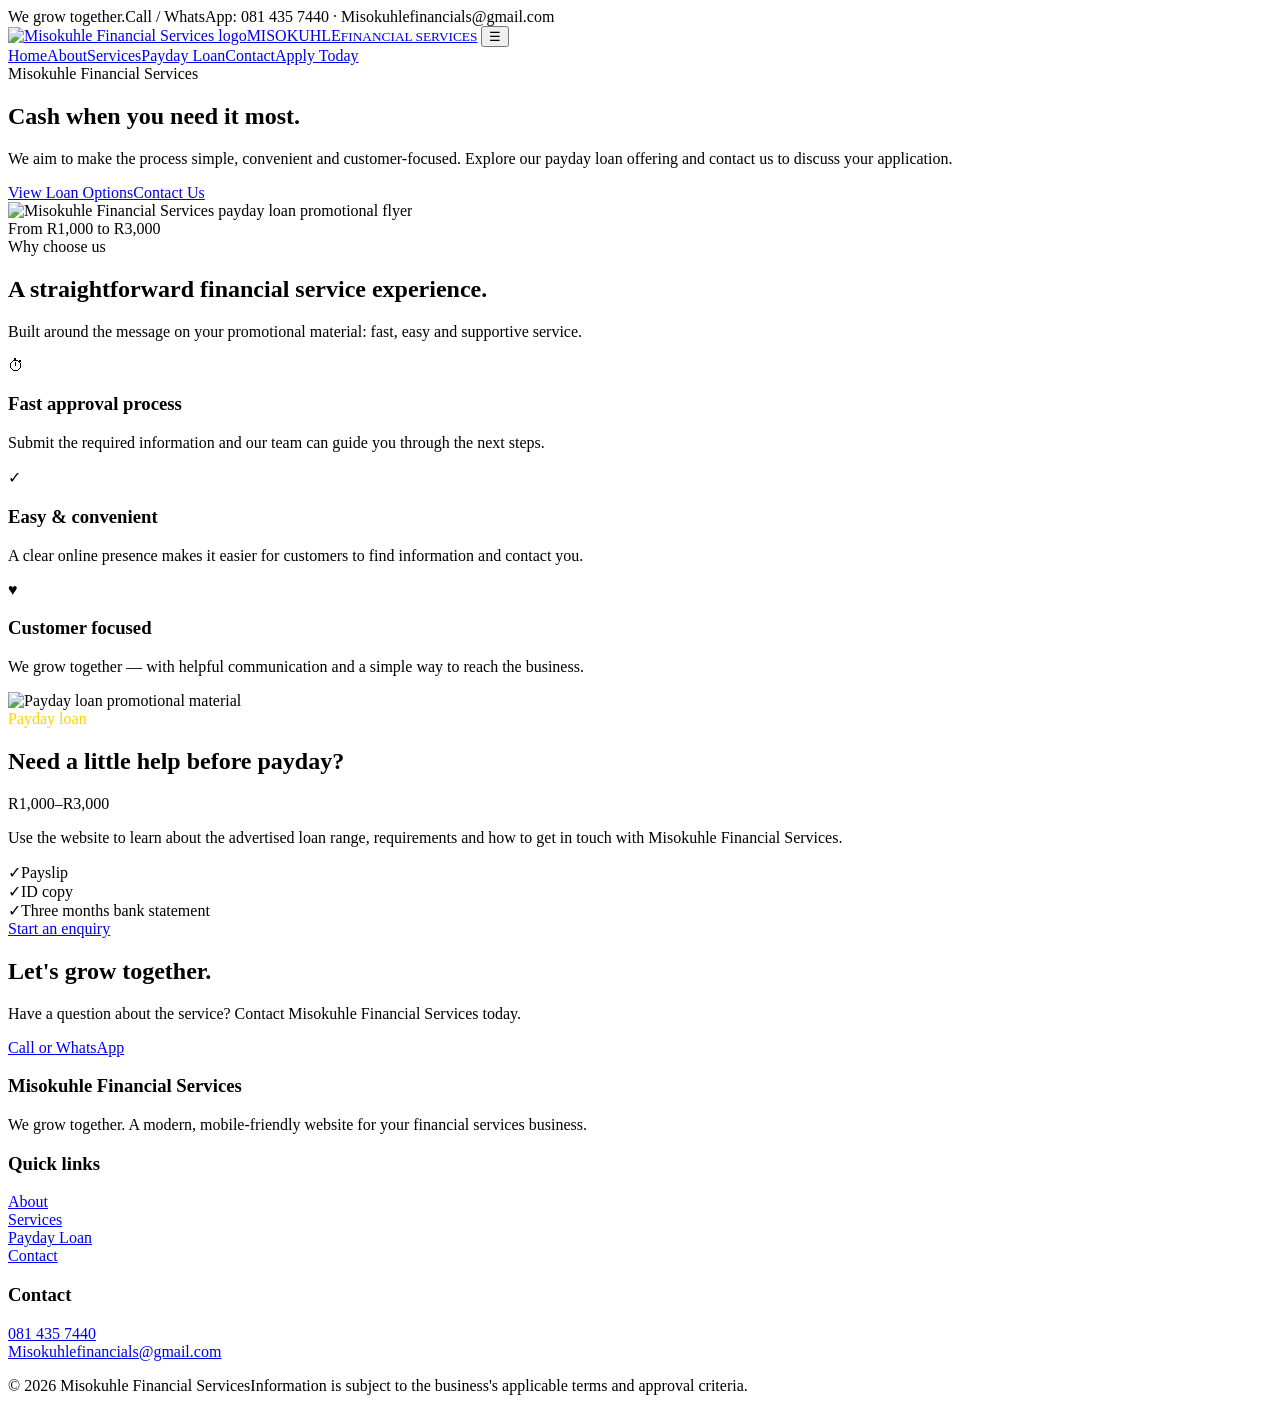
==== index.html @ 52f48c24 "Add files via upload" ====
<!doctype html>
<html lang="en"><head>
<meta charset="utf-8"><meta name="viewport" content="width=device-width,initial-scale=1">
<title>Misokuhle Financial Services | We Grow Together</title>
<meta name="description" content="Misokuhle Financial Services — simple, convenient payday loan enquiries and customer support.">
<link rel="stylesheet" href="CSS/style.css">
</head><body>
<div class="topbar"><div class="container"><span>We grow together.</span><span>Call / WhatsApp: 081 435 7440 · Misokuhlefinancials@gmail.com</span></div></div>
<header class="navbar"><div class="container nav-inner">
<a class="brand" href="index.html"><img src="images/logo.jpg" alt="Misokuhle Financial Services logo"><span>MISOKUHLE<small>FINANCIAL SERVICES</small></span></a>
<button class="menu-btn" aria-label="Open menu" aria-expanded="false">☰</button>
<nav class="nav-links"><a class="active" href="index.html">Home</a><a href="about.html">About</a><a href="services.html">Services</a><a href="loans.html">Payday Loan</a><a href="contact.html">Contact</a><a class="btn btn-primary" href="apply.html">Apply Today</a></nav>
</div></header>

<main>
<section class="hero"><div class="container hero-grid">
<div>
<span class="eyebrow">Misokuhle Financial Services</span>
<h1>Cash when you <span>need it most.</span></h1>
<p>We aim to make the process simple, convenient and customer-focused. Explore our payday loan offering and contact us to discuss your application.</p>
<div class="hero-actions"><a class="btn btn-yellow" href="loans.html">View Loan Options</a><a class="btn btn-outline" href="contact.html">Contact Us</a></div>
</div>
<div class="hero-card"><img src="images/loan-flyer.jpg" alt="Misokuhle Financial Services payday loan promotional flyer"><div class="badge">From R1,000 to R3,000</div></div>
</div></section>

<section class="section"><div class="container">
<div class="section-head"><span class="kicker">Why choose us</span><h2>A straightforward financial service experience.</h2><p>Built around the message on your promotional material: fast, easy and supportive service.</p></div>
<div class="cards">
<div class="card"><div class="card-icon">⏱</div><h3>Fast approval process</h3><p>Submit the required information and our team can guide you through the next steps.</p></div>
<div class="card"><div class="card-icon">✓</div><h3>Easy & convenient</h3><p>A clear online presence makes it easier for customers to find information and contact you.</p></div>
<div class="card"><div class="card-icon">♥</div><h3>Customer focused</h3><p>We grow together — with helpful communication and a simple way to reach the business.</p></div>
</div>
</div></section>

<section class="section alt"><div class="container loan-grid">
<div class="loan-image"><img src="images/loan-flyer.jpg" alt="Payday loan promotional material"></div>
<div class="loan-box"><span class="kicker" style="color:#ffd400">Payday loan</span><h2>Need a little help before payday?</h2><div class="amount">R1,000–R3,000</div><p>Use the website to learn about the advertised loan range, requirements and how to get in touch with Misokuhle Financial Services.</p><div class="requirements">
<div><span class="check">✓</span><span>Payslip</span></div>
<div><span class="check">✓</span><span>ID copy</span></div>
<div><span class="check">✓</span><span>Three months bank statement</span></div>
</div><a class="btn btn-yellow" href="contact.html">Start an enquiry</a></div>
</div></section>

<section class="section"><div class="container"><div class="cta"><div><h2>Let's grow together.</h2><p>Have a question about the service? Contact Misokuhle Financial Services today.</p></div><a class="btn btn-yellow" href="contact.html">Call or WhatsApp</a></div></div></section>
</main>
<footer><div class="container"><div class="footer-grid">
<div><h3>Misokuhle Financial Services</h3><p>We grow together. A modern, mobile-friendly website for your financial services business.</p></div>
<div><h3>Quick links</h3><p><a href="about.html">About</a><br><a href="services.html">Services</a><br><a href="loans.html">Payday Loan</a><br><a href="contact.html">Contact</a></p></div>
<div><h3>Contact</h3><p><a href="tel:+27814357440">081 435 7440</a><br><a href="mailto:Misokuhlefinancials@gmail.com">Misokuhlefinancials@gmail.com</a></p></div>
</div><div class="footer-bottom"><span>© 2026 Misokuhle Financial Services</span><span>Information is subject to the business's applicable terms and approval criteria.</span></div></div></footer>
<script src="script.js"></script></body></html>
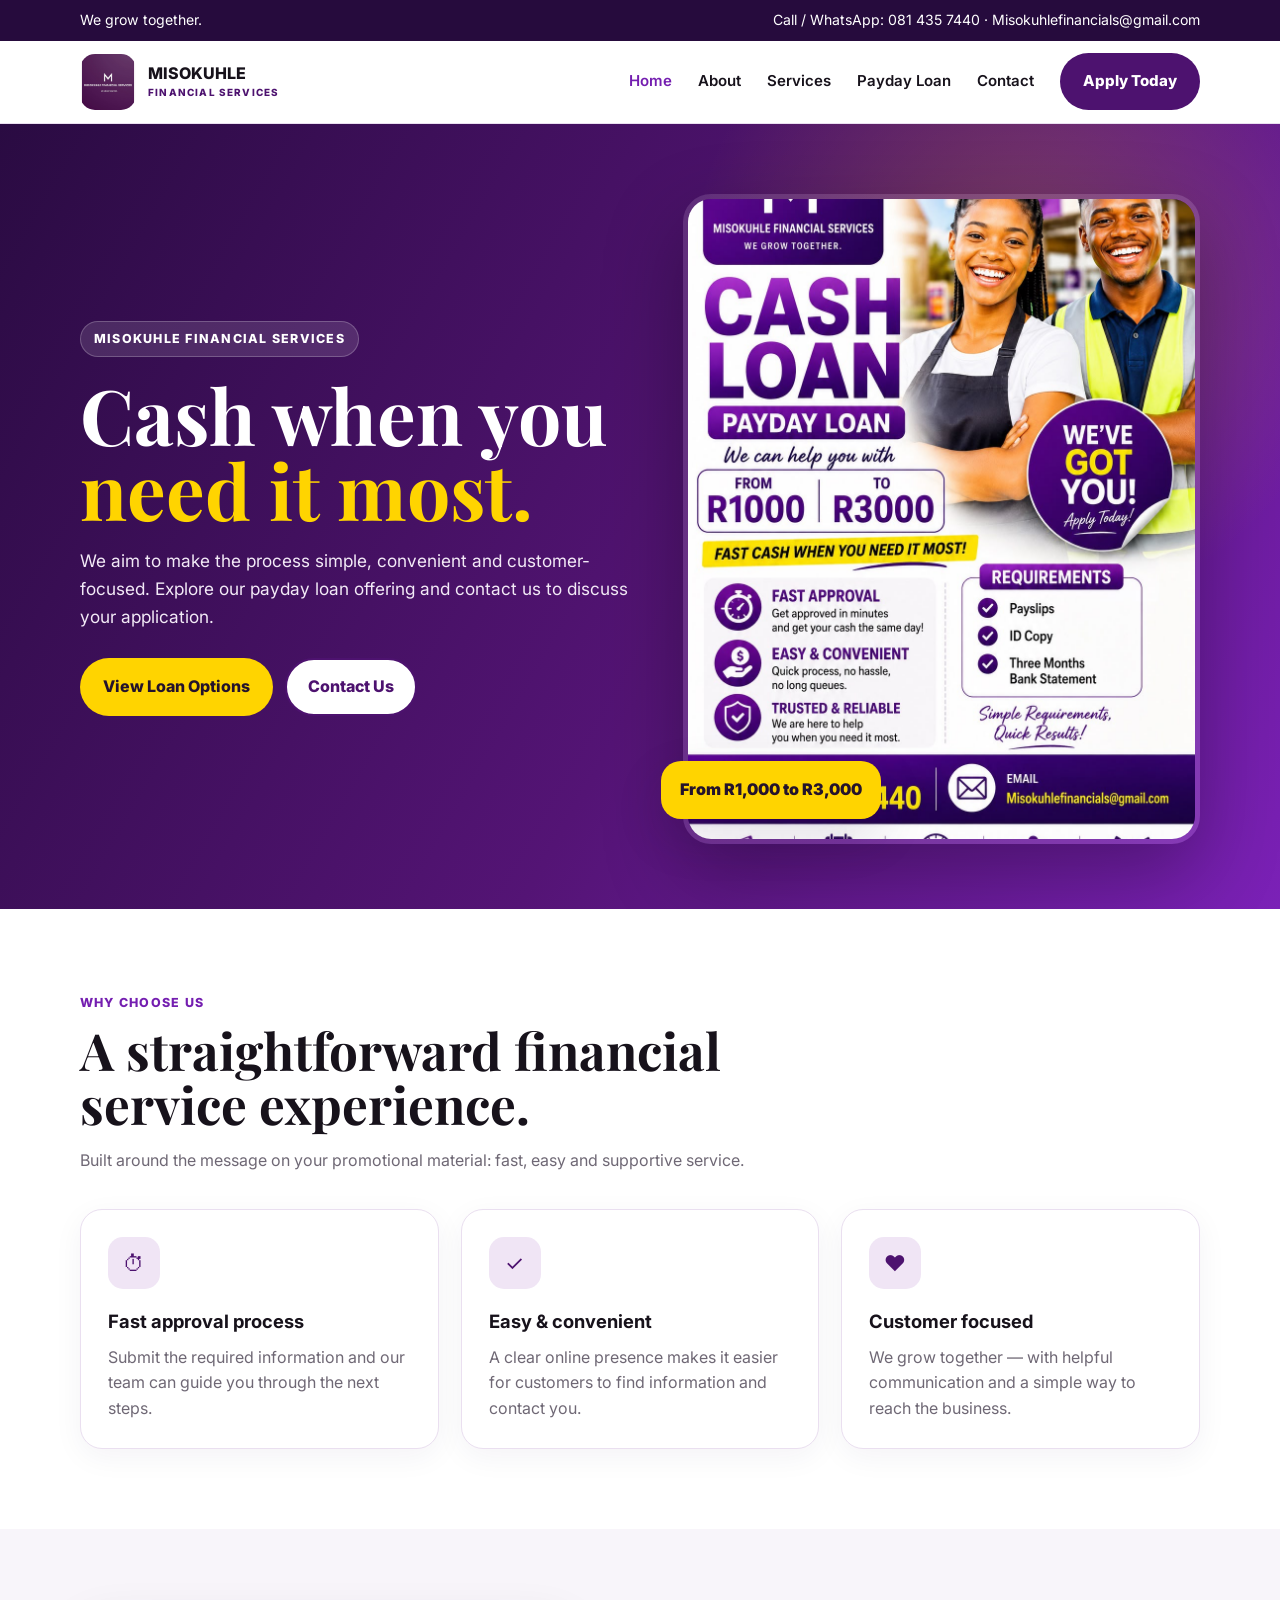
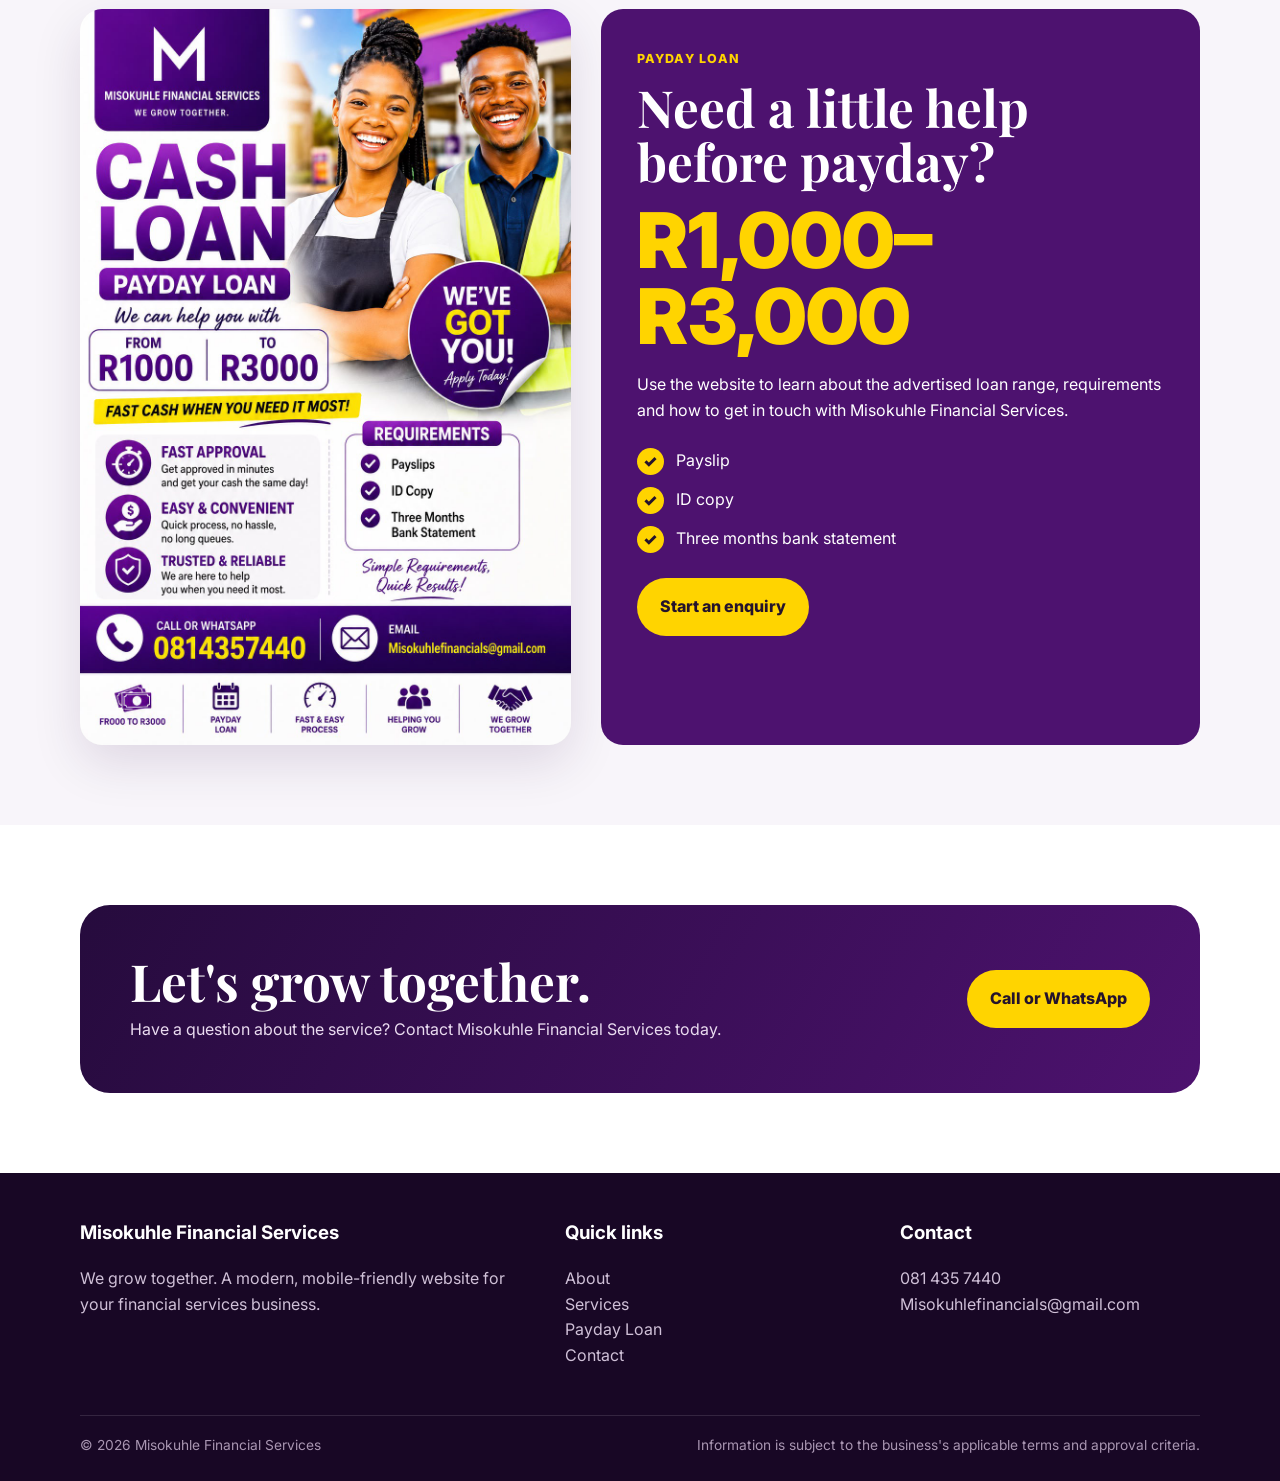
==== commit 35a389eb: "Update index.html" ====
--- a/index.html
+++ b/index.html
@@ -3,6 +3,8 @@
 <meta charset="utf-8"><meta name="viewport" content="width=device-width,initial-scale=1">
 <title>Misokuhle Financial Services | We Grow Together</title>
 <meta name="description" content="Misokuhle Financial Services — simple, convenient payday loan enquiries and customer support.">
+<meta name="google-site-verification" content="72QOqhxww5GZtpNJKrFPRZSLm8J2vhiIyTwsrJIJx3A" />
+  
 <link rel="stylesheet" href="CSS/style.css">
 </head><body>
 <div class="topbar"><div class="container"><span>We grow together.</span><span>Call / WhatsApp: 081 435 7440 · Misokuhlefinancials@gmail.com</span></div></div>
@@ -48,4 +50,4 @@
 <div><h3>Quick links</h3><p><a href="about.html">About</a><br><a href="services.html">Services</a><br><a href="loans.html">Payday Loan</a><br><a href="contact.html">Contact</a></p></div>
 <div><h3>Contact</h3><p><a href="tel:+27814357440">081 435 7440</a><br><a href="mailto:Misokuhlefinancials@gmail.com">Misokuhlefinancials@gmail.com</a></p></div>
 </div><div class="footer-bottom"><span>© 2026 Misokuhle Financial Services</span><span>Information is subject to the business's applicable terms and approval criteria.</span></div></div></footer>
-<script src="script.js"></script></body></html>+<script src="script.js"></script></body></html>
--- a/CSS/style.css
+++ b/CSS/style.css
@@ -0,0 +1,136 @@
+
+@import url('https://fonts.googleapis.com/css2?family=Inter:wght@400;500;600;700;800&family=Playfair+Display:wght@600;700&display=swap');
+
+:root{
+  --purple:#4d126f;
+  --purple-dark:#260b3d;
+  --purple-soft:#741eb0;
+  --yellow:#ffd400;
+  --ink:#17121b;
+  --muted:#6f6875;
+  --white:#fff;
+  --light:#f8f5fa;
+  --line:#eadff0;
+  --shadow:0 18px 50px rgba(45,10,65,.12);
+  --radius:22px;
+}
+*{box-sizing:border-box}
+html{scroll-behavior:smooth}
+body{
+  margin:0;
+  color:var(--ink);
+  background:#fff;
+  font-family:Inter,Arial,sans-serif;
+  line-height:1.6;
+}
+img{max-width:100%;display:block}
+a{text-decoration:none;color:inherit}
+.container{width:min(1120px,92%);margin:auto}
+.topbar{
+  background:var(--purple-dark);
+  color:#fff;
+  font-size:.88rem;
+}
+.topbar .container{display:flex;justify-content:space-between;gap:20px;padding:9px 0}
+.navbar{
+  position:sticky;top:0;z-index:50;background:rgba(255,255,255,.96);
+  backdrop-filter:blur(10px);border-bottom:1px solid var(--line)
+}
+.nav-inner{min-height:82px;display:flex;align-items:center;justify-content:space-between;gap:30px}
+.brand{display:flex;align-items:center;gap:12px;font-weight:800}
+.brand img{width:56px;height:56px;border-radius:15px;object-fit:cover}
+.brand span{line-height:1.05}
+.brand small{display:block;font-size:.62rem;letter-spacing:.12em;color:var(--purple);margin-top:5px}
+.nav-links{display:flex;align-items:center;gap:26px;font-weight:600;font-size:.94rem}
+.nav-links a:hover,.nav-links a.active{color:var(--purple-soft)}
+.menu-btn{display:none;border:0;background:var(--purple);color:#fff;border-radius:12px;padding:10px 12px;font-size:1.1rem}
+.btn{
+  display:inline-flex;align-items:center;justify-content:center;gap:9px;
+  padding:14px 21px;border-radius:999px;font-weight:800;border:2px solid transparent;
+  transition:.2s ease;cursor:pointer
+}
+.btn-primary{background:var(--purple);color:#fff}
+.btn-primary:hover{background:var(--purple-dark);transform:translateY(-1px)}
+.btn-yellow{background:var(--yellow);color:#24132c}
+.btn-outline{border-color:var(--purple);color:var(--purple);background:#fff}
+.hero{
+  background:
+    radial-gradient(circle at 80% 20%, rgba(255,212,0,.22), transparent 28%),
+    linear-gradient(120deg,#2a0b42 0%,#541475 56%,#7b21b7 100%);
+  color:#fff;padding:70px 0 65px;overflow:hidden
+}
+.hero-grid{display:grid;grid-template-columns:1.03fr .97fr;align-items:center;gap:55px}
+.eyebrow{display:inline-block;background:rgba(255,255,255,.12);border:1px solid rgba(255,255,255,.22);padding:7px 13px;border-radius:999px;font-size:.78rem;font-weight:800;letter-spacing:.1em;text-transform:uppercase}
+.hero h1{font-family:"Playfair Display",serif;font-size:clamp(2.8rem,6vw,5.4rem);line-height:.98;margin:20px 0 20px}
+.hero h1 span{color:var(--yellow)}
+.hero p{font-size:1.08rem;max-width:590px;color:#f3eaf7}
+.hero-actions{display:flex;gap:12px;flex-wrap:wrap;margin-top:28px}
+.hero-card{position:relative}
+.hero-card img{width:100%;max-height:650px;object-fit:cover;border-radius:28px;box-shadow:0 30px 80px rgba(0,0,0,.3);border:5px solid rgba(255,255,255,.12)}
+.badge{
+  position:absolute;left:-22px;bottom:25px;background:var(--yellow);color:#24132c;
+  border-radius:20px;padding:16px 19px;font-weight:900;box-shadow:var(--shadow)
+}
+.section{padding:80px 0}
+.section.alt{background:var(--light)}
+.section-head{max-width:700px;margin-bottom:36px}
+.kicker{color:var(--purple-soft);font-weight:800;letter-spacing:.1em;text-transform:uppercase;font-size:.78rem}
+.section h2{font-family:"Playfair Display",serif;font-size:clamp(2rem,4vw,3.3rem);line-height:1.05;margin:10px 0 14px}
+.section-head p{color:var(--muted)}
+.cards{display:grid;grid-template-columns:repeat(3,1fr);gap:22px}
+.card{
+  background:#fff;border:1px solid var(--line);border-radius:var(--radius);padding:27px;
+  box-shadow:0 8px 30px rgba(49,12,69,.05)
+}
+.card-icon{width:52px;height:52px;display:grid;place-items:center;border-radius:15px;background:#f0e5f5;color:var(--purple);font-size:1.35rem;margin-bottom:18px}
+.card h3{margin:0 0 8px;font-size:1.15rem}
+.card p{color:var(--muted);margin:0}
+.loan-grid{display:grid;grid-template-columns:.9fr 1.1fr;gap:30px;align-items:stretch}
+.loan-image{border-radius:var(--radius);overflow:hidden;box-shadow:var(--shadow);background:#eee}
+.loan-image img{height:100%;width:100%;object-fit:cover}
+.loan-box{background:var(--purple);color:#fff;border-radius:var(--radius);padding:36px}
+.amount{font-size:clamp(2.8rem,6vw,4.8rem);font-weight:900;line-height:1;color:var(--yellow);margin:10px 0}
+.requirements{display:grid;gap:12px;margin:25px 0}
+.requirements div{display:flex;gap:12px;align-items:flex-start}
+.check{width:27px;height:27px;flex:0 0 27px;border-radius:50%;display:grid;place-items:center;background:var(--yellow);color:#24132c;font-weight:900}
+.steps{counter-reset:step;display:grid;gap:16px}
+.step{display:grid;grid-template-columns:55px 1fr;gap:16px;align-items:start}
+.step:before{counter-increment:step;content:counter(step);width:50px;height:50px;border-radius:50%;background:var(--purple);color:#fff;display:grid;place-items:center;font-weight:900}
+.step h3{margin:0 0 5px}.step p{margin:0;color:var(--muted)}
+.cta{background:linear-gradient(120deg,var(--purple-dark),var(--purple));color:#fff;border-radius:30px;padding:50px;display:flex;align-items:center;justify-content:space-between;gap:30px}
+.cta h2{margin:0 0 8px}.cta p{margin:0;color:#eadcf0}
+.page-hero{background:linear-gradient(120deg,var(--purple-dark),var(--purple));color:#fff;padding:65px 0}
+.page-hero h1{font-family:"Playfair Display",serif;font-size:clamp(2.5rem,5vw,4.2rem);margin:0 0 10px}
+.page-hero p{max-width:680px;color:#eadcf0}
+.about-grid{display:grid;grid-template-columns:1fr 1fr;gap:45px;align-items:center}
+.about-photo img{border-radius:25px;box-shadow:var(--shadow)}
+.list{display:grid;gap:14px;padding:0;margin:25px 0;list-style:none}
+.list li{display:flex;gap:12px}.list li strong{display:block}
+.contact-grid{display:grid;grid-template-columns:.9fr 1.1fr;gap:28px}
+.contact-card{background:var(--light);border:1px solid var(--line);border-radius:var(--radius);padding:30px}
+.contact-item{display:flex;gap:15px;margin:22px 0}.contact-item .card-icon{margin:0;flex:0 0 52px}
+.form{display:grid;gap:15px}
+input,textarea,select{width:100%;padding:14px 15px;border:1px solid #d9cce0;border-radius:13px;font:inherit;background:#fff}
+textarea{min-height:150px;resize:vertical}
+footer{background:#180725;color:#fff;padding:45px 0 25px}
+.footer-grid{display:grid;grid-template-columns:1.2fr .8fr .8fr;gap:35px}
+footer h3{margin-top:0}footer p,footer a{color:#cfc0d7}footer a:hover{color:#fff}
+.footer-bottom{border-top:1px solid rgba(255,255,255,.12);margin-top:30px;padding-top:18px;color:#a996b2;font-size:.86rem;display:flex;justify-content:space-between;gap:20px}
+@media(max-width:850px){
+  .topbar .container{display:none}
+  .nav-inner{min-height:72px}
+  .menu-btn{display:block}
+  .nav-links{display:none;position:absolute;top:72px;left:0;right:0;background:#fff;border-bottom:1px solid var(--line);padding:18px 4%;flex-direction:column;align-items:flex-start;gap:17px}
+  .nav-links.open{display:flex}
+  .hero-grid,.loan-grid,.about-grid,.contact-grid{grid-template-columns:1fr}
+  .hero{padding:48px 0}
+  .hero-card{max-width:620px;margin:auto}
+  .badge{left:15px}
+  .cards{grid-template-columns:1fr}
+  .section{padding:60px 0}
+  .cta{padding:34px;flex-direction:column;align-items:flex-start}
+  .footer-grid{grid-template-columns:1fr}
+  .footer-bottom{flex-direction:column}
+}
+
+.calculator-box{margin-top:25px;background:var(--light);border:1px solid var(--line);border-radius:22px;padding:28px}.calculator-box label{display:block;font-weight:700;margin:12px 0}.calculator-box input{margin-top:7px}.calc-result{display:flex;justify-content:space-between;gap:20px;background:#fff;border:1px solid var(--line);padding:15px;border-radius:13px;margin:10px 0}.calc-result strong{font-size:1.3rem}.small-note{color:var(--muted);font-size:.88rem}.success{background:#eef9f1;border:1px solid #b9dec3;border-radius:18px;padding:25px}.consent{font-weight:400!important;display:flex!important;gap:8px;align-items:flex-start}.consent input{width:auto;margin-top:5px}.form label{font-weight:600}
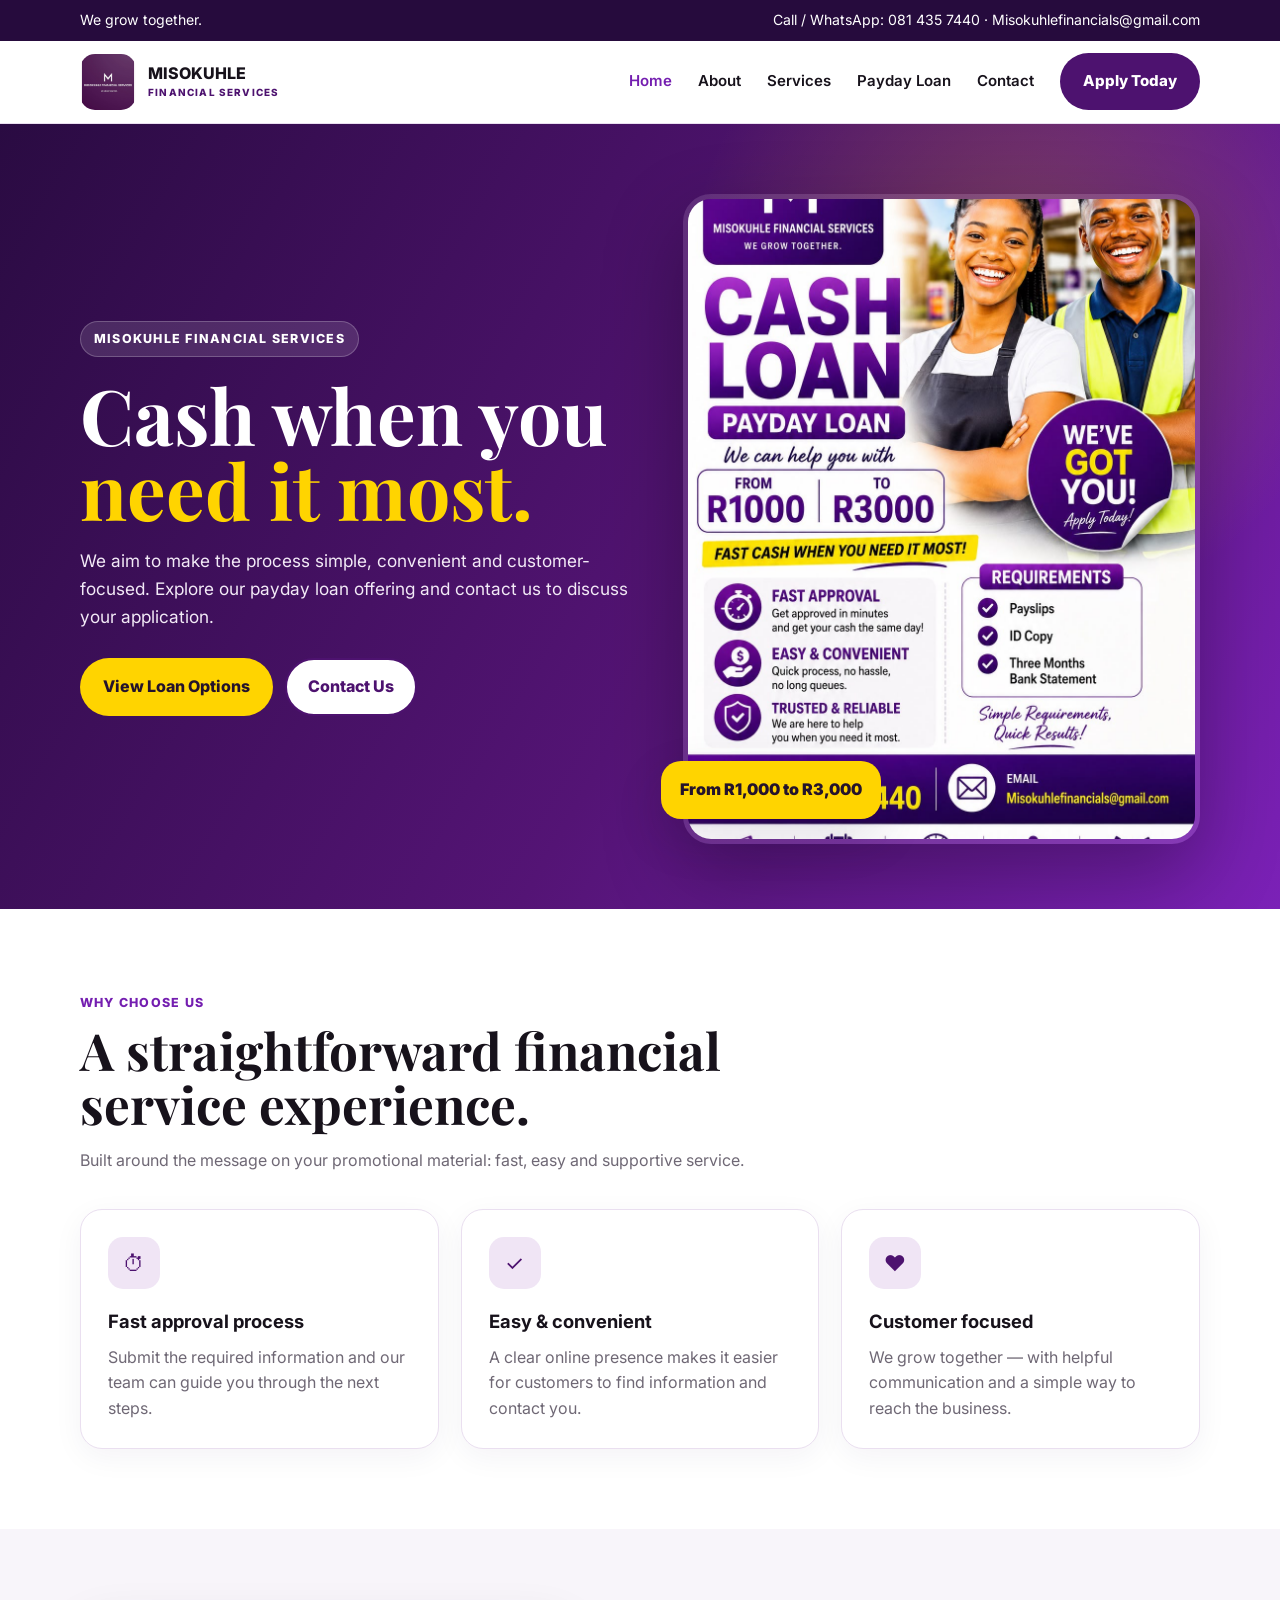
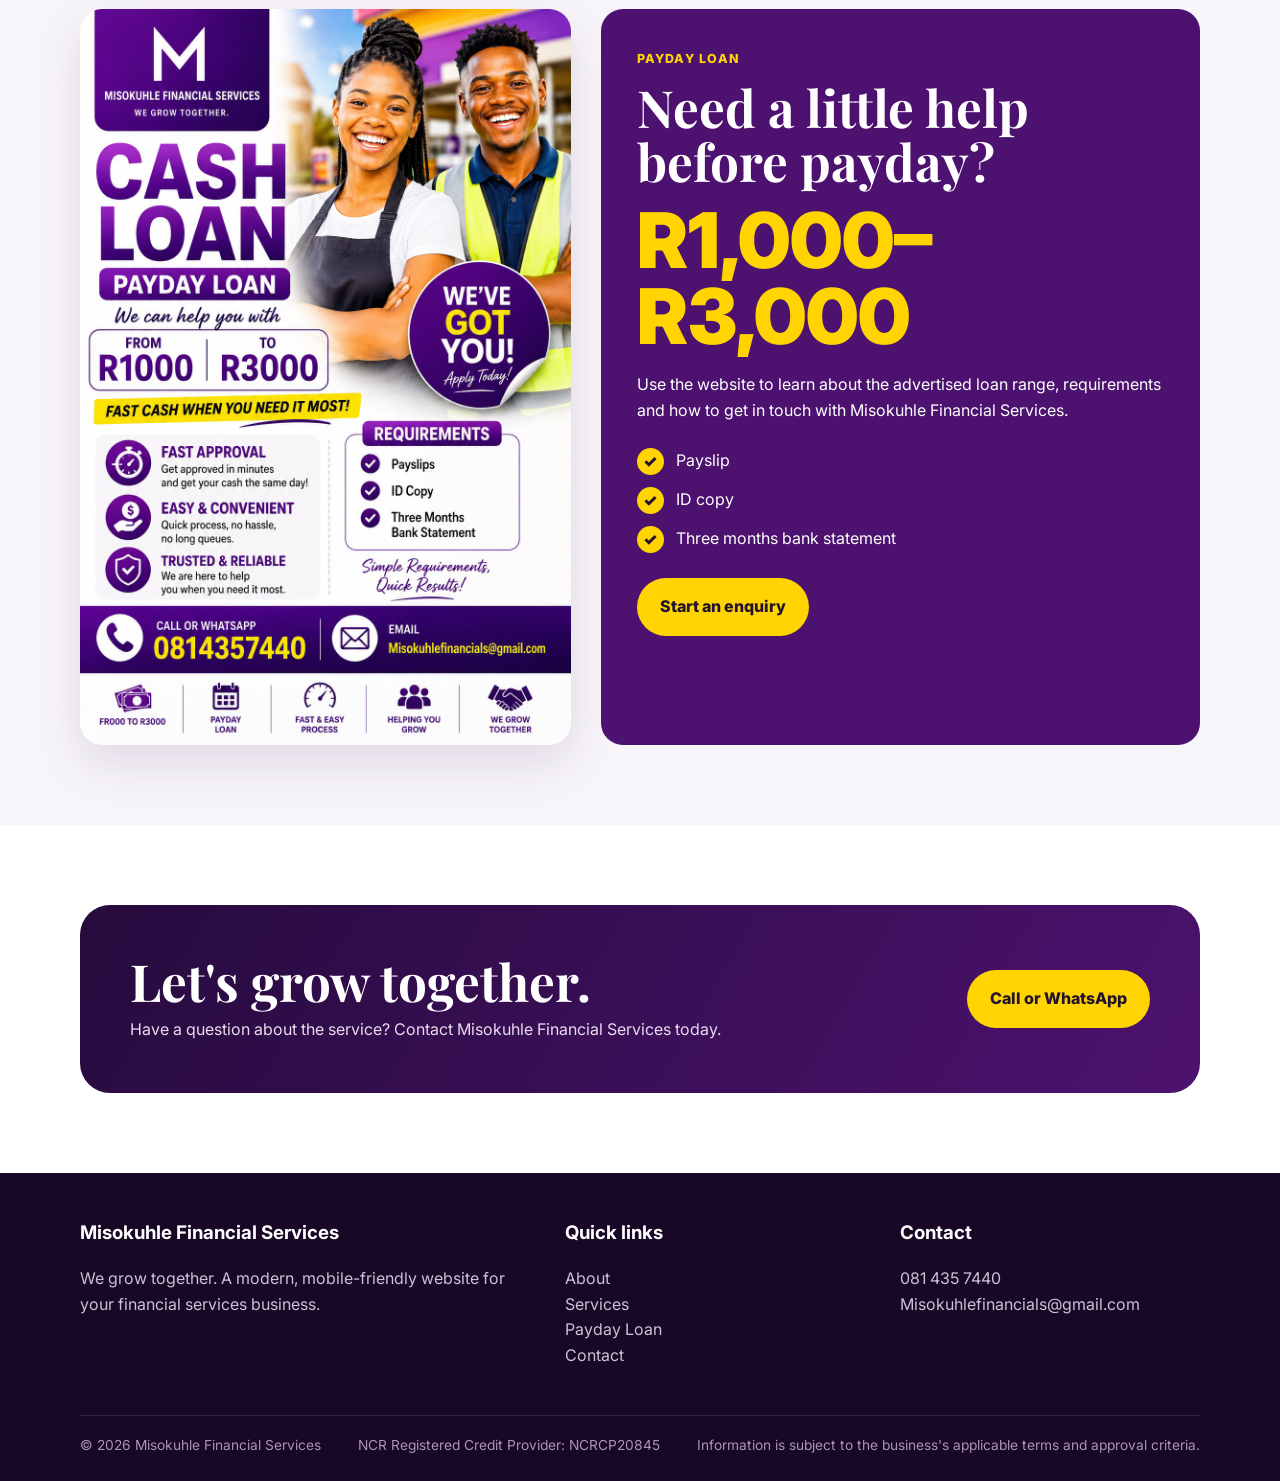
==== commit 222f8cee: "Update index.html" ====
--- a/index.html
+++ b/index.html
@@ -49,5 +49,9 @@
 <div><h3>Misokuhle Financial Services</h3><p>We grow together. A modern, mobile-friendly website for your financial services business.</p></div>
 <div><h3>Quick links</h3><p><a href="about.html">About</a><br><a href="services.html">Services</a><br><a href="loans.html">Payday Loan</a><br><a href="contact.html">Contact</a></p></div>
 <div><h3>Contact</h3><p><a href="tel:+27814357440">081 435 7440</a><br><a href="mailto:Misokuhlefinancials@gmail.com">Misokuhlefinancials@gmail.com</a></p></div>
-</div><div class="footer-bottom"><span>© 2026 Misokuhle Financial Services</span><span>Information is subject to the business's applicable terms and approval criteria.</span></div></div></footer>
+</div><div class="footer-bottom">
+  <span>© 2026 Misokuhle Financial Services</span>
+   <span>NCR Registered Credit Provider: NCRCP20845</span>
+  
+  <span>Information is subject to the business's applicable terms and approval criteria.</span></div></div></footer>
 <script src="script.js"></script></body></html>
